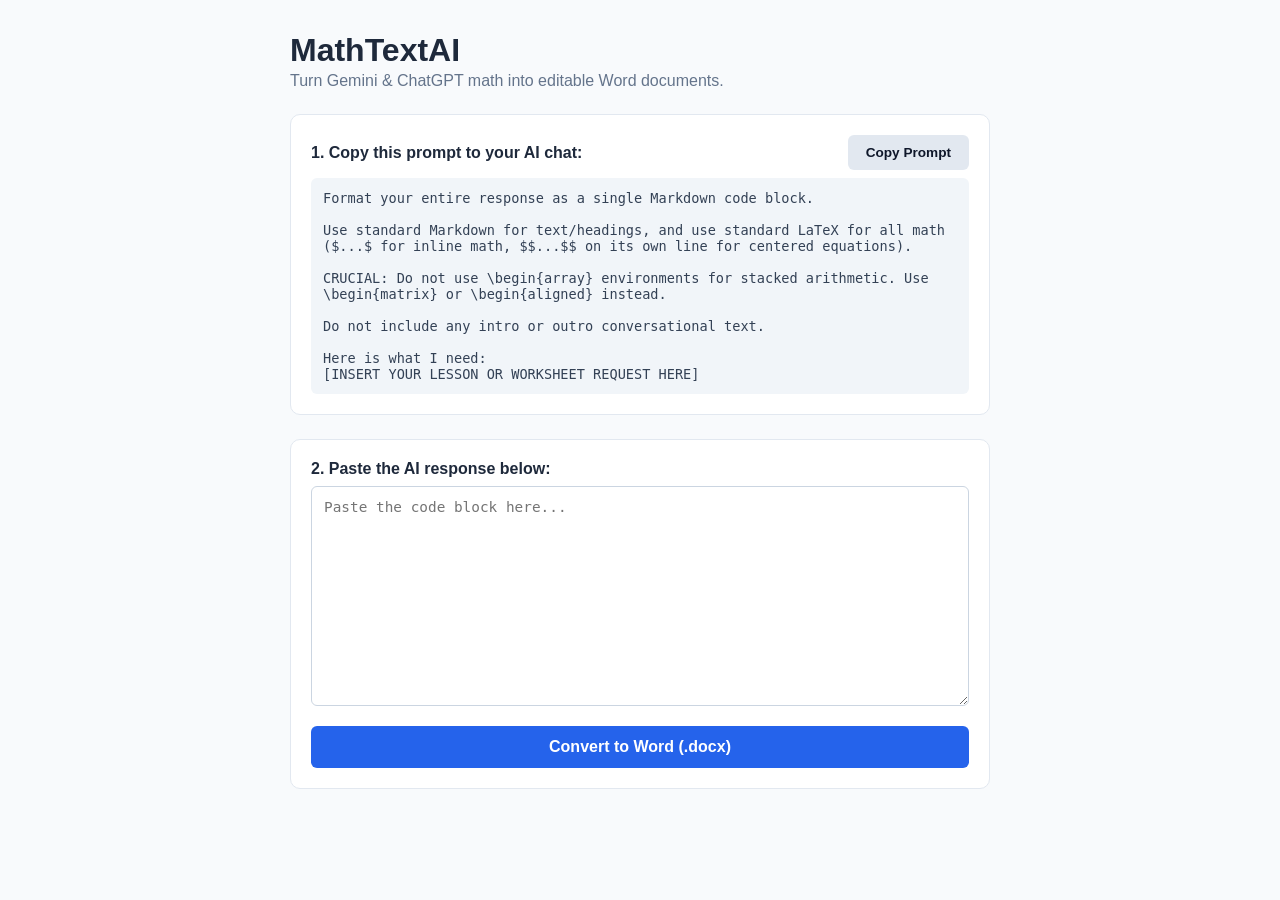
==== templates/index.html @ ef85c12d "Update title and styles in index.html" ====
<!DOCTYPE html>
<html lang="en">
<head>
    <meta charset="UTF-8">
    <meta name="viewport" content="width=device-width, initial-scale=1.0">
    <title>MathTextAI - Convert AI Math to Word</title>
    <style>
        body {
            font-family: -apple-system, BlinkMacSystemFont, "Segoe UI", Roboto, sans-serif;
            max-width: 700px;
            margin: 2rem auto;
            padding: 0 1rem;
            color: #1e293b;
            background: #f8fafc;
        }
        .box {
            background: white;
            border: 1px solid #e2e8f0;
            border-radius: 10px;
            padding: 1.25rem;
            margin-bottom: 1.5rem;
        }
        .header { display: flex; justify-content: space-between; align-items: center; margin-bottom: 0.5rem; }
        .prompt-text {
            background: #f1f5f9;
            padding: 0.75rem;
            border-radius: 6px;
            font-size: 0.85rem;
            color: #334155;
            white-space: pre-wrap;
            margin: 0;
        }
        textarea {
            width: 100%;
            height: 220px;
            padding: 0.75rem;
            font-size: 0.9rem;
            border: 1px solid #cbd5e1;
            border-radius: 6px;
            box-sizing: border-box;
            margin-bottom: 1rem;
        }
        button {
            border: none;
            padding: 10px 18px;
            border-radius: 6px;
            font-weight: 600;
            cursor: pointer;
        }
        .btn-copy { background: #e2e8f0; color: #0f172a; font-size: 0.85rem; }
        .btn-main { background: #2563eb; color: white; width: 100%; font-size: 1rem; padding: 12px; }
        .btn-main:hover { background: #1d4ed8; }
    </style>
</head>
<body>

    <h1 style="margin-bottom: 0.2rem;">MathTextAI</h1>
    <p style="color: #64748b; margin-top: 0; margin-bottom: 1.5rem;">Turn Gemini & ChatGPT math into editable Word documents.</p>

    <!-- STEP 1 -->
    <div class="box">
        <div class="header">
            <strong>1. Copy this prompt to your AI chat:</strong>
            <button class="btn-copy" onclick="copyPrompt()">Copy Prompt</button>
        </div>
        <pre class="prompt-text" id="prompt">Format your entire response as a single Markdown code block. 

Use standard Markdown for text/headings, and use standard LaTeX for all math ($...$ for inline math, $$...$$ on its own line for centered equations). 

CRUCIAL: Do not use \begin{array} environments for stacked arithmetic. Use \begin{matrix} or \begin{aligned} instead.

Do not include any intro or outro conversational text.

Here is what I need:
[INSERT YOUR LESSON OR WORKSHEET REQUEST HERE]</pre>
    </div>

    <!-- STEP 2 -->
    <div class="box">
        <strong style="display: block; margin-bottom: 0.5rem;">2. Paste the AI response below:</strong>
        <form action="/convert" method="POST">
            <textarea name="markdown_text" placeholder="Paste the code block here..."></textarea>
            <button type="submit" class="btn-main">Convert to Word (.docx)</button>
        </form>
    </div>

    <script>
        function copyPrompt() {
            navigator.clipboard.writeText(document.getElementById('prompt').innerText);
            const btn = document.querySelector('.btn-copy');
            btn.innerText = 'Copied!';
            setTimeout(() => btn.innerText = 'Copy Prompt', 2000);
        }
    </script>

</body>
</html>
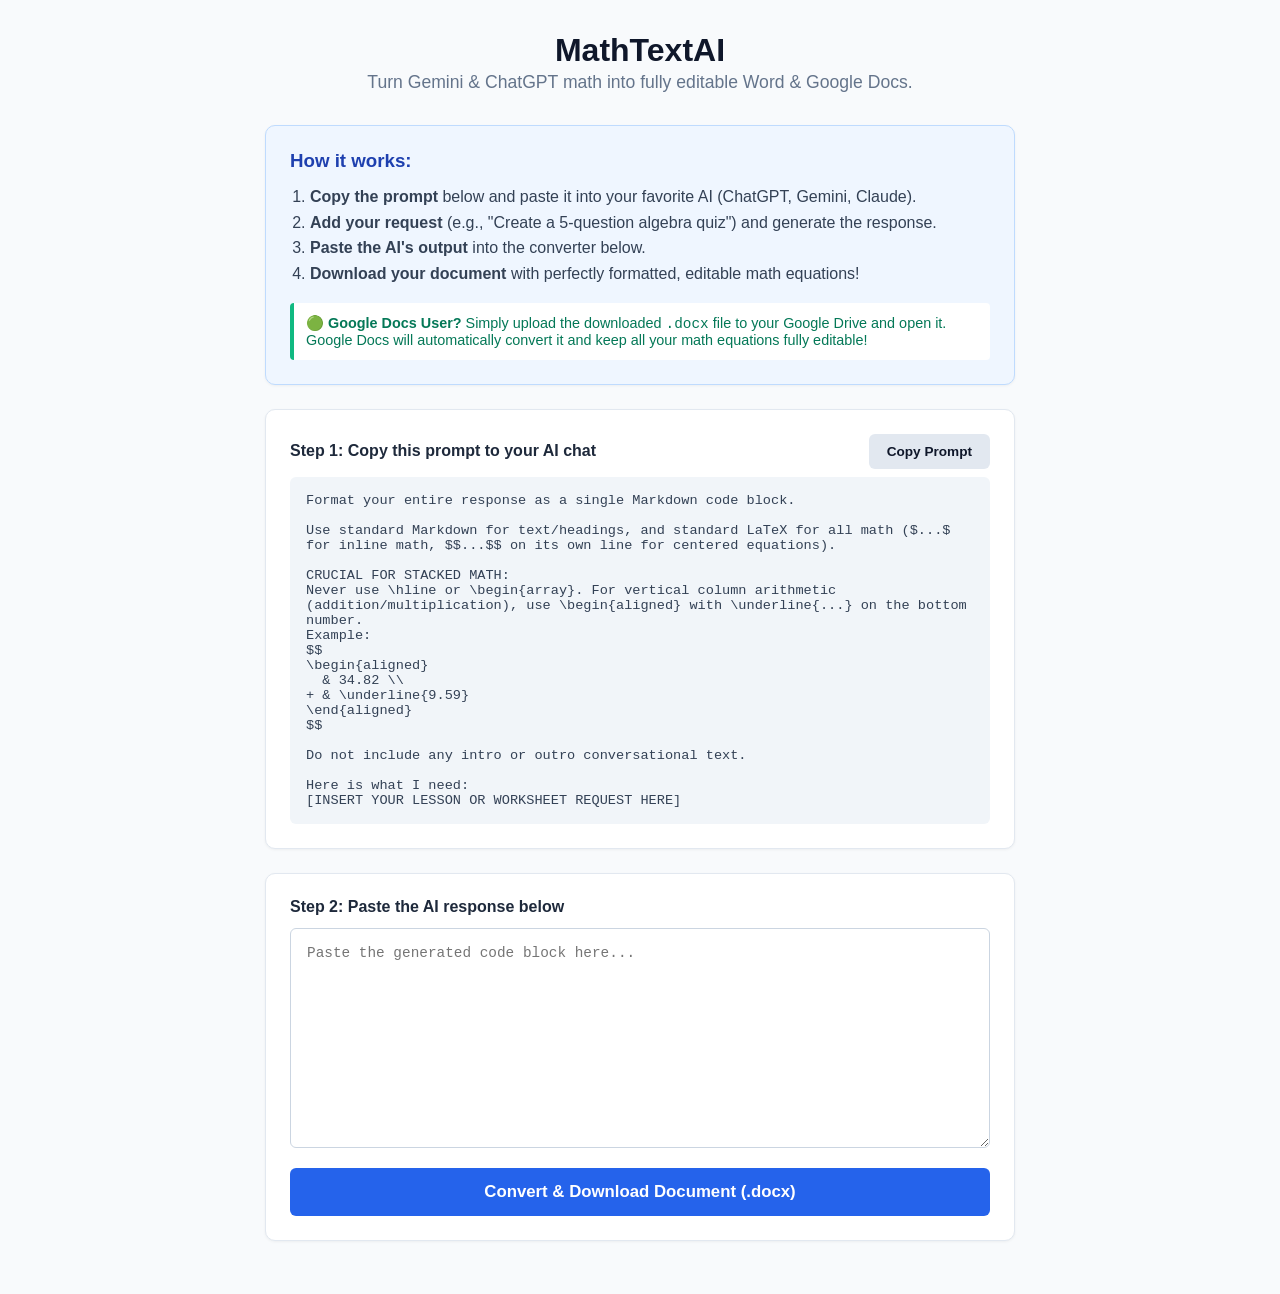
==== commit 2c2ddf8f: "Enhance index.html with styling and content updates Updated title and improved styling for better la" ====
--- a/templates/index.html
+++ b/templates/index.html
@@ -3,37 +3,62 @@
 <head>
     <meta charset="UTF-8">
     <meta name="viewport" content="width=device-width, initial-scale=1.0">
-    <title>MathTextAI - Convert AI Math to Word</title>
+    <title>MathTextAI - Convert AI Math to Word & Google Docs</title>
     <style>
         body {
             font-family: -apple-system, BlinkMacSystemFont, "Segoe UI", Roboto, sans-serif;
-            max-width: 700px;
+            max-width: 750px;
             margin: 2rem auto;
             padding: 0 1rem;
             color: #1e293b;
             background: #f8fafc;
         }
+        .header-section {
+            text-align: center;
+            margin-bottom: 2rem;
+        }
+        h1 { margin-bottom: 0.2rem; color: #0f172a; }
+        .subtitle { color: #64748b; margin-top: 0; font-size: 1.1rem; }
+        
         .box {
             background: white;
             border: 1px solid #e2e8f0;
             border-radius: 10px;
-            padding: 1.25rem;
+            padding: 1.5rem;
             margin-bottom: 1.5rem;
+            box-shadow: 0 1px 3px rgba(0,0,0,0.05);
         }
-        .header { display: flex; justify-content: space-between; align-items: center; margin-bottom: 0.5rem; }
+        
+        /* Instructions Styling */
+        .instructions-box { background: #eff6ff; border-color: #bfdbfe; }
+        .instructions-box h3 { margin-top: 0; color: #1e40af; margin-bottom: 0.75rem; }
+        .instructions-list { margin: 0; padding-left: 1.25rem; color: #334155; line-height: 1.6; }
+        .gdocs-callout {
+            margin-top: 1rem;
+            padding: 0.75rem;
+            background: #ffffff;
+            border-left: 4px solid #10b981;
+            border-radius: 4px;
+            font-size: 0.9rem;
+            color: #047857;
+        }
+
+        .step-header { display: flex; justify-content: space-between; align-items: center; margin-bottom: 0.5rem; }
         .prompt-text {
             background: #f1f5f9;
-            padding: 0.75rem;
+            padding: 1rem;
             border-radius: 6px;
             font-size: 0.85rem;
             color: #334155;
             white-space: pre-wrap;
             margin: 0;
+            font-family: ui-monospace, SFMono-Regular, monospace;
         }
         textarea {
             width: 100%;
             height: 220px;
-            padding: 0.75rem;
+            padding: 1rem;
+            font-family: ui-monospace, SFMono-Regular, monospace;
             font-size: 0.9rem;
             border: 1px solid #cbd5e1;
             border-radius: 6px;
@@ -46,28 +71,54 @@
             border-radius: 6px;
             font-weight: 600;
             cursor: pointer;
+            transition: all 0.2s;
         }
         .btn-copy { background: #e2e8f0; color: #0f172a; font-size: 0.85rem; }
-        .btn-main { background: #2563eb; color: white; width: 100%; font-size: 1rem; padding: 12px; }
+        .btn-copy:hover { background: #cbd5e1; }
+        .btn-main { background: #2563eb; color: white; width: 100%; font-size: 1.05rem; padding: 14px; }
         .btn-main:hover { background: #1d4ed8; }
     </style>
 </head>
 <body>
 
-    <h1 style="margin-bottom: 0.2rem;">MathTextAI</h1>
-    <p style="color: #64748b; margin-top: 0; margin-bottom: 1.5rem;">Turn Gemini & ChatGPT math into editable Word documents.</p>
+    <div class="header-section">
+        <h1>MathTextAI</h1>
+        <p class="subtitle">Turn Gemini & ChatGPT math into fully editable Word & Google Docs.</p>
+    </div>
+
+    <!-- INSTRUCTIONS -->
+    <div class="box instructions-box">
+        <h3>How it works:</h3>
+        <ol class="instructions-list">
+            <li><strong>Copy the prompt</strong> below and paste it into your favorite AI (ChatGPT, Gemini, Claude).</li>
+            <li><strong>Add your request</strong> (e.g., "Create a 5-question algebra quiz") and generate the response.</li>
+            <li><strong>Paste the AI's output</strong> into the converter below.</li>
+            <li><strong>Download your document</strong> with perfectly formatted, editable math equations!</li>
+        </ol>
+        <div class="gdocs-callout">
+            <strong>🟢 Google Docs User?</strong> Simply upload the downloaded <code>.docx</code> file to your Google Drive and open it. Google Docs will automatically convert it and keep all your math equations fully editable!
+        </div>
+    </div>
 
     <!-- STEP 1 -->
     <div class="box">
-        <div class="header">
-            <strong>1. Copy this prompt to your AI chat:</strong>
+        <div class="step-header">
+            <strong>Step 1: Copy this prompt to your AI chat</strong>
             <button class="btn-copy" onclick="copyPrompt()">Copy Prompt</button>
         </div>
         <pre class="prompt-text" id="prompt">Format your entire response as a single Markdown code block. 
 
-Use standard Markdown for text/headings, and use standard LaTeX for all math ($...$ for inline math, $$...$$ on its own line for centered equations). 
+Use standard Markdown for text/headings, and standard LaTeX for all math ($...$ for inline math, $$...$$ on its own line for centered equations). 
 
-CRUCIAL: Do not use \begin{array} environments for stacked arithmetic. Use \begin{matrix} or \begin{aligned} instead.
+CRUCIAL FOR STACKED MATH:
+Never use \hline or \begin{array}. For vertical column arithmetic (addition/multiplication), use \begin{aligned} with \underline{...} on the bottom number. 
+Example:
+$$
+\begin{aligned}
+  & 34.82 \\
++ & \underline{9.59}
+\end{aligned}
+$$
 
 Do not include any intro or outro conversational text.
 
@@ -77,10 +128,10 @@
 
     <!-- STEP 2 -->
     <div class="box">
-        <strong style="display: block; margin-bottom: 0.5rem;">2. Paste the AI response below:</strong>
+        <strong style="display: block; margin-bottom: 0.75rem;">Step 2: Paste the AI response below</strong>
         <form action="/convert" method="POST">
-            <textarea name="markdown_text" placeholder="Paste the code block here..."></textarea>
-            <button type="submit" class="btn-main">Convert to Word (.docx)</button>
+            <textarea name="markdown_text" placeholder="Paste the generated code block here..."></textarea>
+            <button type="submit" class="btn-main">Convert & Download Document (.docx)</button>
         </form>
     </div>
 
@@ -89,7 +140,13 @@
             navigator.clipboard.writeText(document.getElementById('prompt').innerText);
             const btn = document.querySelector('.btn-copy');
             btn.innerText = 'Copied!';
-            setTimeout(() => btn.innerText = 'Copy Prompt', 2000);
+            btn.style.background = '#bbf7d0';
+            btn.style.color = '#166534';
+            setTimeout(() => {
+                btn.innerText = 'Copy Prompt';
+                btn.style.background = '#e2e8f0';
+                btn.style.color = '#0f172a';
+            }, 2000);
         }
     </script>
 
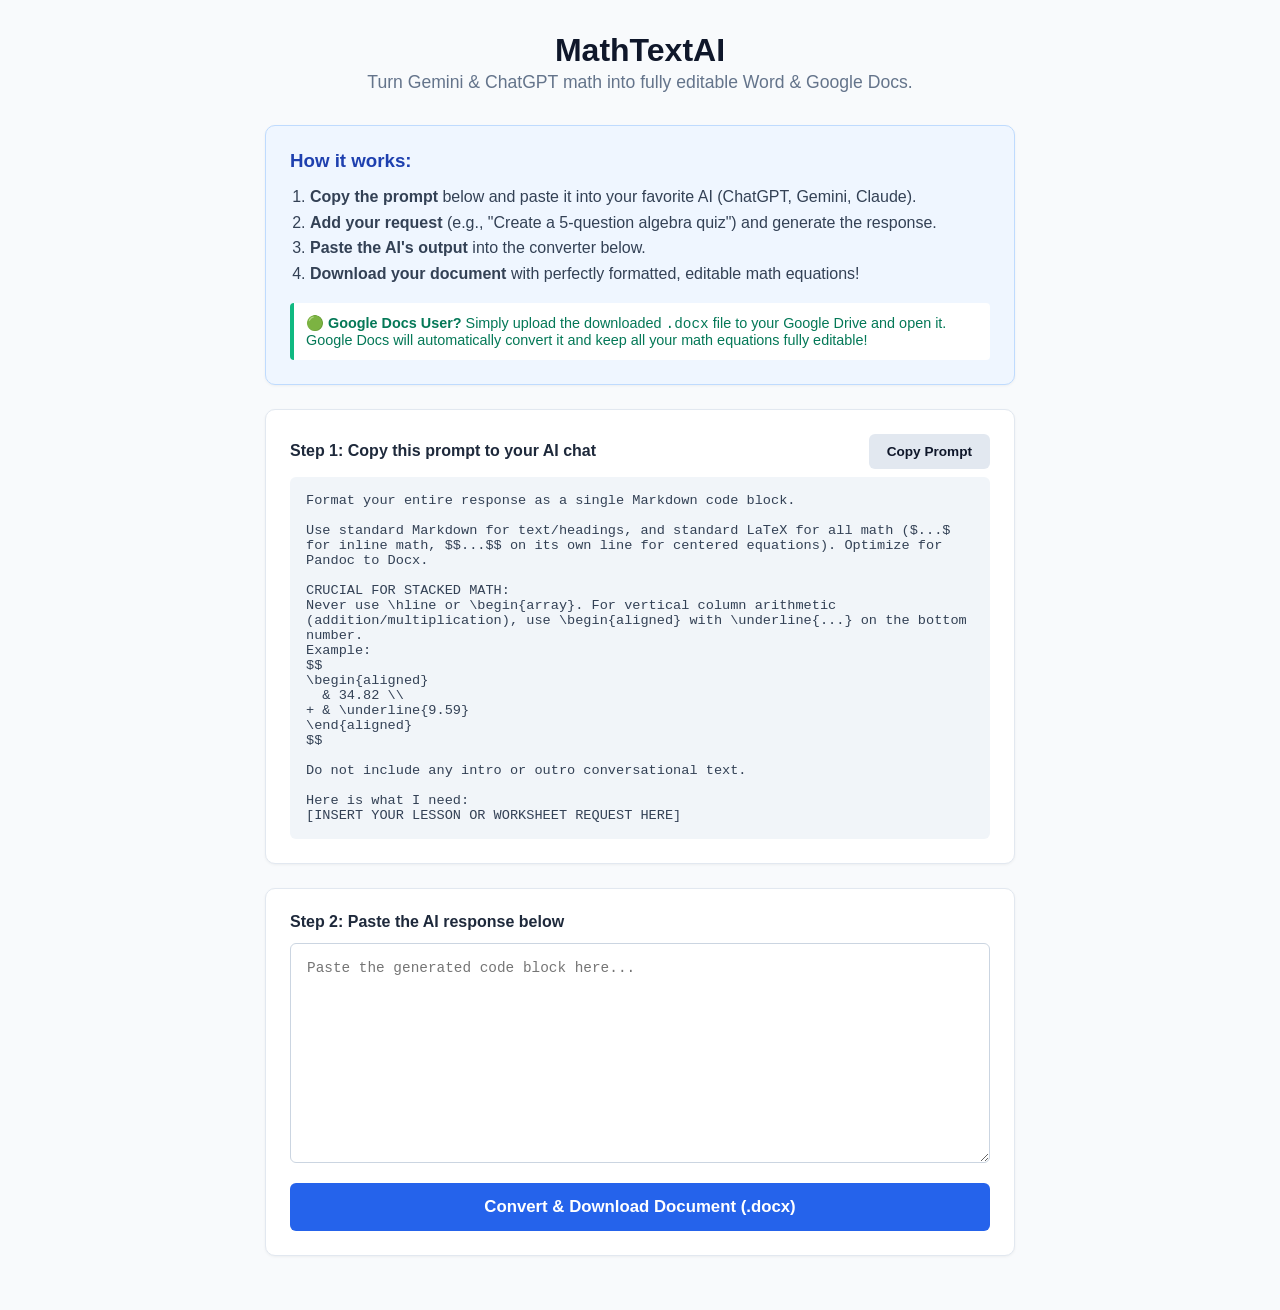
==== commit 8a0c22ac: "Optimize response formatting instructions Updated instructions for formatting responses to optimize " ====
--- a/templates/index.html
+++ b/templates/index.html
@@ -108,7 +108,7 @@
         </div>
         <pre class="prompt-text" id="prompt">Format your entire response as a single Markdown code block. 
 
-Use standard Markdown for text/headings, and standard LaTeX for all math ($...$ for inline math, $$...$$ on its own line for centered equations). 
+Use standard Markdown for text/headings, and standard LaTeX for all math ($...$ for inline math, $$...$$ on its own line for centered equations). Optimize for Pandoc to Docx. 
 
 CRUCIAL FOR STACKED MATH:
 Never use \hline or \begin{array}. For vertical column arithmetic (addition/multiplication), use \begin{aligned} with \underline{...} on the bottom number. 
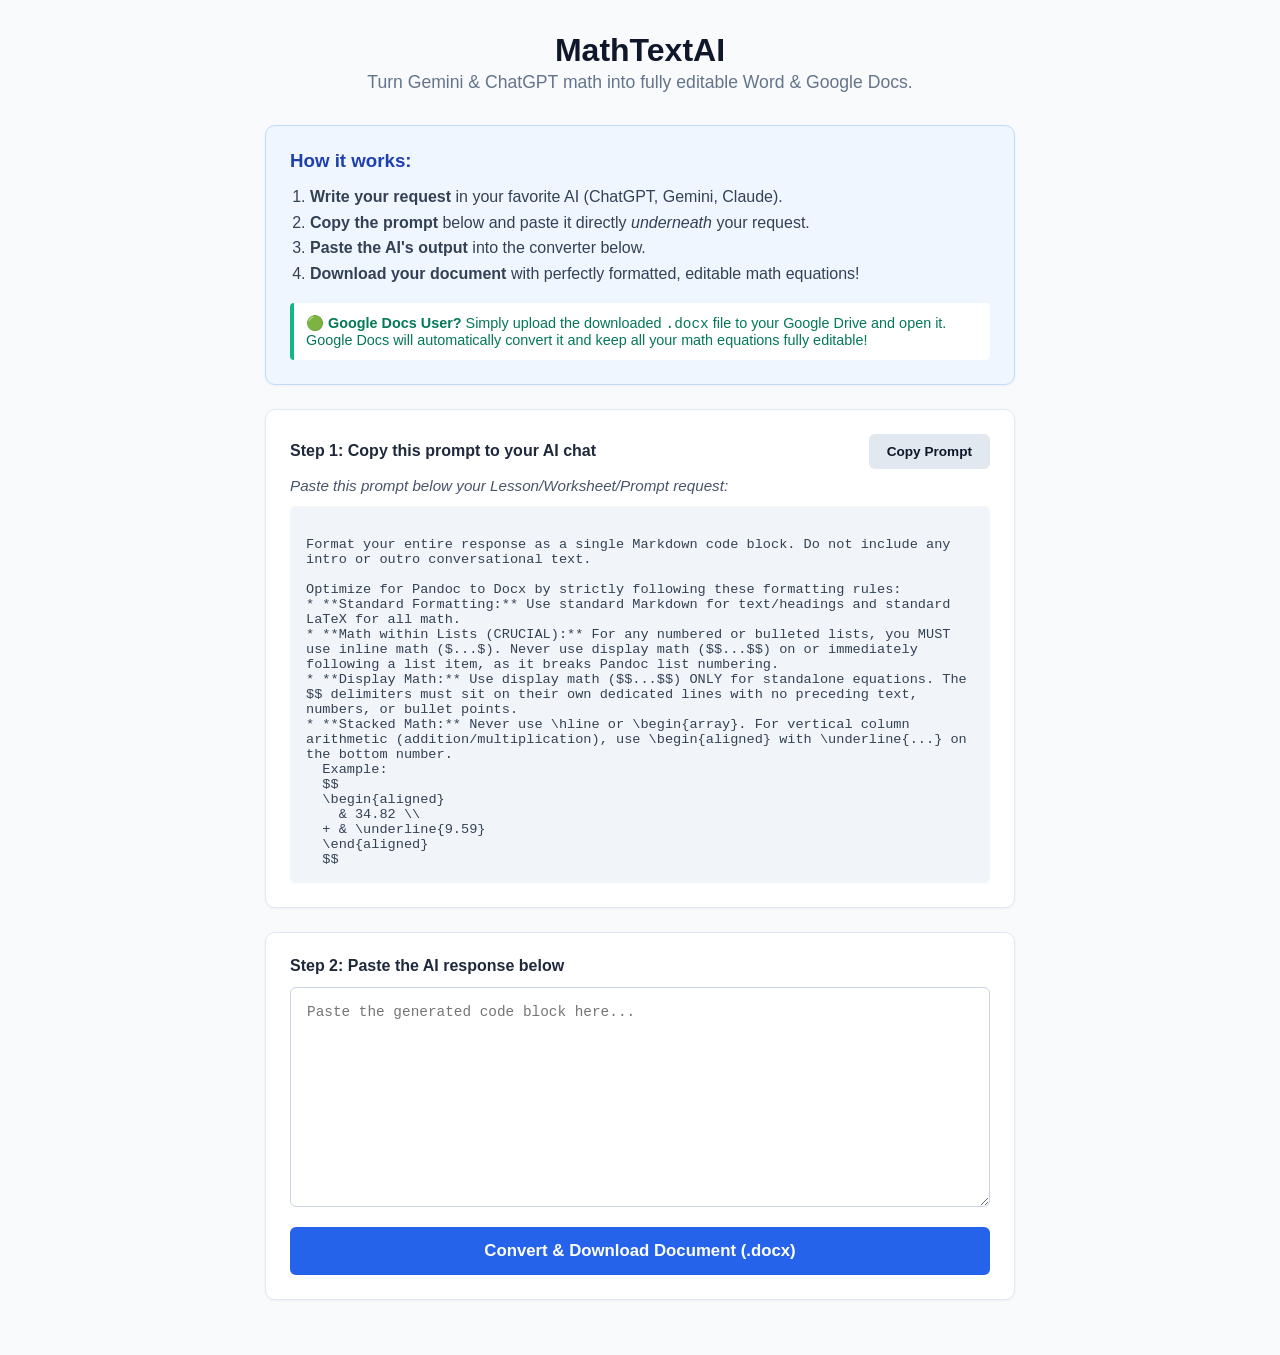
==== commit 22fb8788: "Revise AI prompt instructions and formatting guidelines Updated instructions for using AI prompts an" ====
--- a/templates/index.html
+++ b/templates/index.html
@@ -90,8 +90,8 @@
     <div class="box instructions-box">
         <h3>How it works:</h3>
         <ol class="instructions-list">
-            <li><strong>Copy the prompt</strong> below and paste it into your favorite AI (ChatGPT, Gemini, Claude).</li>
-            <li><strong>Add your request</strong> (e.g., "Create a 5-question algebra quiz") and generate the response.</li>
+            <li><strong>Write your request</strong> in your favorite AI (ChatGPT, Gemini, Claude).</li>
+            <li><strong>Copy the prompt</strong> below and paste it directly <em>underneath</em> your request.</li>
             <li><strong>Paste the AI's output</strong> into the converter below.</li>
             <li><strong>Download your document</strong> with perfectly formatted, editable math equations!</li>
         </ol>
@@ -106,24 +106,25 @@
             <strong>Step 1: Copy this prompt to your AI chat</strong>
             <button class="btn-copy" onclick="copyPrompt()">Copy Prompt</button>
         </div>
-        <pre class="prompt-text" id="prompt">Format your entire response as a single Markdown code block. 
+        <p style="font-size: 0.95rem; color: #475569; margin-top: 0; margin-bottom: 0.75rem;">
+            <em>Paste this prompt below your Lesson/Worksheet/Prompt request:</em>
+        </p>
+        <pre class="prompt-text" id="prompt">
 
-Use standard Markdown for text/headings, and standard LaTeX for all math ($...$ for inline math, $$...$$ on its own line for centered equations). Optimize for Pandoc to Docx. 
+Format your entire response as a single Markdown code block. Do not include any intro or outro conversational text. 
 
-CRUCIAL FOR STACKED MATH:
-Never use \hline or \begin{array}. For vertical column arithmetic (addition/multiplication), use \begin{aligned} with \underline{...} on the bottom number. 
-Example:
-$$
-\begin{aligned}
-  & 34.82 \\
-+ & \underline{9.59}
-\end{aligned}
-$$
-
-Do not include any intro or outro conversational text.
-
-Here is what I need:
-[INSERT YOUR LESSON OR WORKSHEET REQUEST HERE]</pre>
+Optimize for Pandoc to Docx by strictly following these formatting rules:
+* **Standard Formatting:** Use standard Markdown for text/headings and standard LaTeX for all math.
+* **Math within Lists (CRUCIAL):** For any numbered or bulleted lists, you MUST use inline math ($...$). Never use display math ($$...$$) on or immediately following a list item, as it breaks Pandoc list numbering. 
+* **Display Math:** Use display math ($$...$$) ONLY for standalone equations. The $$ delimiters must sit on their own dedicated lines with no preceding text, numbers, or bullet points.
+* **Stacked Math:** Never use \hline or \begin{array}. For vertical column arithmetic (addition/multiplication), use \begin{aligned} with \underline{...} on the bottom number. 
+  Example:
+  $$
+  \begin{aligned}
+    & 34.82 \\
+  + & \underline{9.59}
+  \end{aligned}
+  $$</pre>
     </div>
 
     <!-- STEP 2 -->
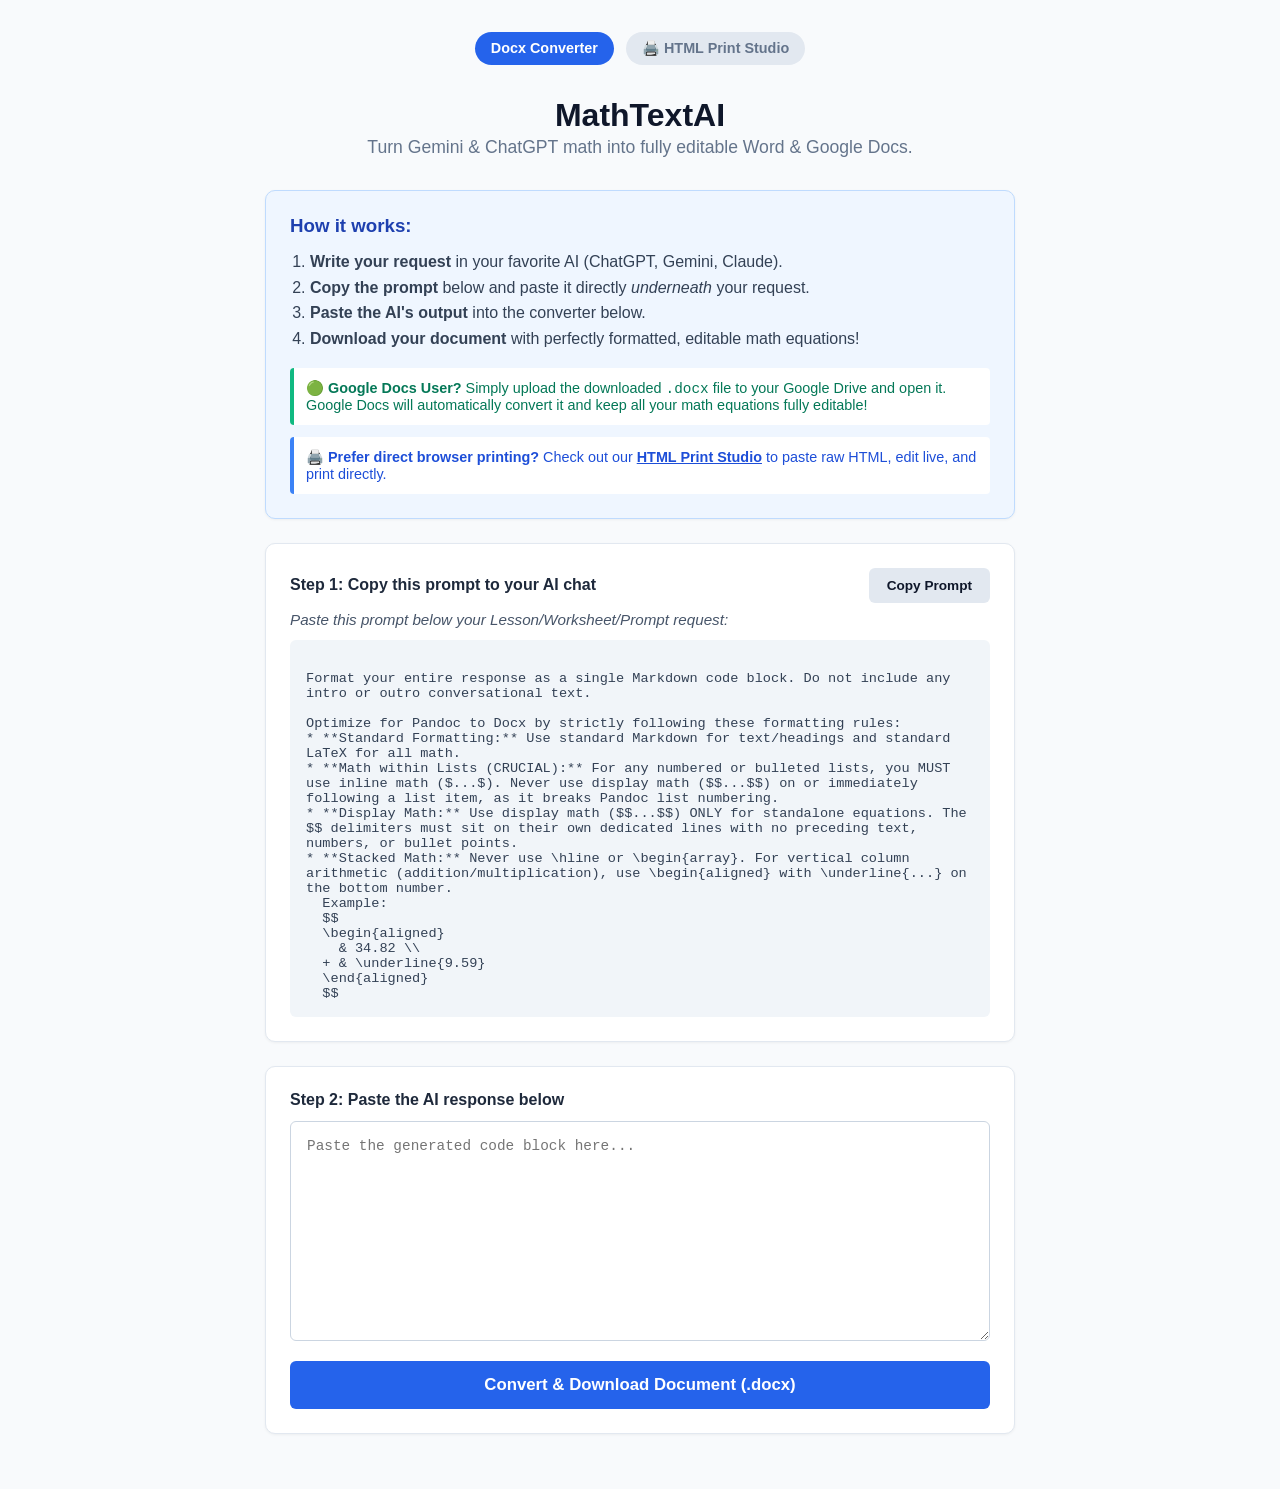
==== commit f6c884bd: "Add /print route to app.py and link to nav" ====
--- a/templates/index.html
+++ b/templates/index.html
@@ -13,6 +13,33 @@
             color: #1e293b;
             background: #f8fafc;
         }
+
+        /* Top Navigation Bar */
+        .nav-bar {
+            display: flex;
+            justify-content: center;
+            gap: 12px;
+            margin-bottom: 2rem;
+        }
+        .nav-link {
+            text-decoration: none;
+            padding: 8px 16px;
+            border-radius: 20px;
+            font-size: 0.9rem;
+            font-weight: 600;
+            color: #64748b;
+            background: #e2e8f0;
+            transition: all 0.2s;
+        }
+        .nav-link:hover {
+            background: #cbd5e1;
+            color: #0f172a;
+        }
+        .nav-link.active {
+            background: #2563eb;
+            color: #ffffff;
+        }
+
         .header-section {
             text-align: center;
             margin-bottom: 2rem;
@@ -42,6 +69,20 @@
             font-size: 0.9rem;
             color: #047857;
         }
+        .print-callout {
+            margin-top: 0.75rem;
+            padding: 0.75rem;
+            background: #ffffff;
+            border-left: 4px solid #3b82f6;
+            border-radius: 4px;
+            font-size: 0.9rem;
+            color: #1d4ed8;
+        }
+        .print-callout a {
+            color: #1d4ed8;
+            font-weight: 600;
+            text-decoration: underline;
+        }
 
         .step-header { display: flex; justify-content: space-between; align-items: center; margin-bottom: 0.5rem; }
         .prompt-text {
@@ -80,6 +121,12 @@
     </style>
 </head>
 <body>
+
+    <!-- TOP NAVIGATION -->
+    <div class="nav-bar">
+        <a href="/" class="nav-link active">Docx Converter</a>
+        <a href="/print" class="nav-link">🖨️ HTML Print Studio</a>
+    </div>
 
     <div class="header-section">
         <h1>MathTextAI</h1>
@@ -98,6 +145,9 @@
         <div class="gdocs-callout">
             <strong>🟢 Google Docs User?</strong> Simply upload the downloaded <code>.docx</code> file to your Google Drive and open it. Google Docs will automatically convert it and keep all your math equations fully editable!
         </div>
+        <div class="print-callout">
+            <strong>🖨️️ Prefer direct browser printing?</strong> Check out our <a href="/print">HTML Print Studio</a> to paste raw HTML, edit live, and print directly.
+        </div>
     </div>
 
     <!-- STEP 1 -->
@@ -152,4 +202,4 @@
     </script>
 
 </body>
-</html>
+</html>
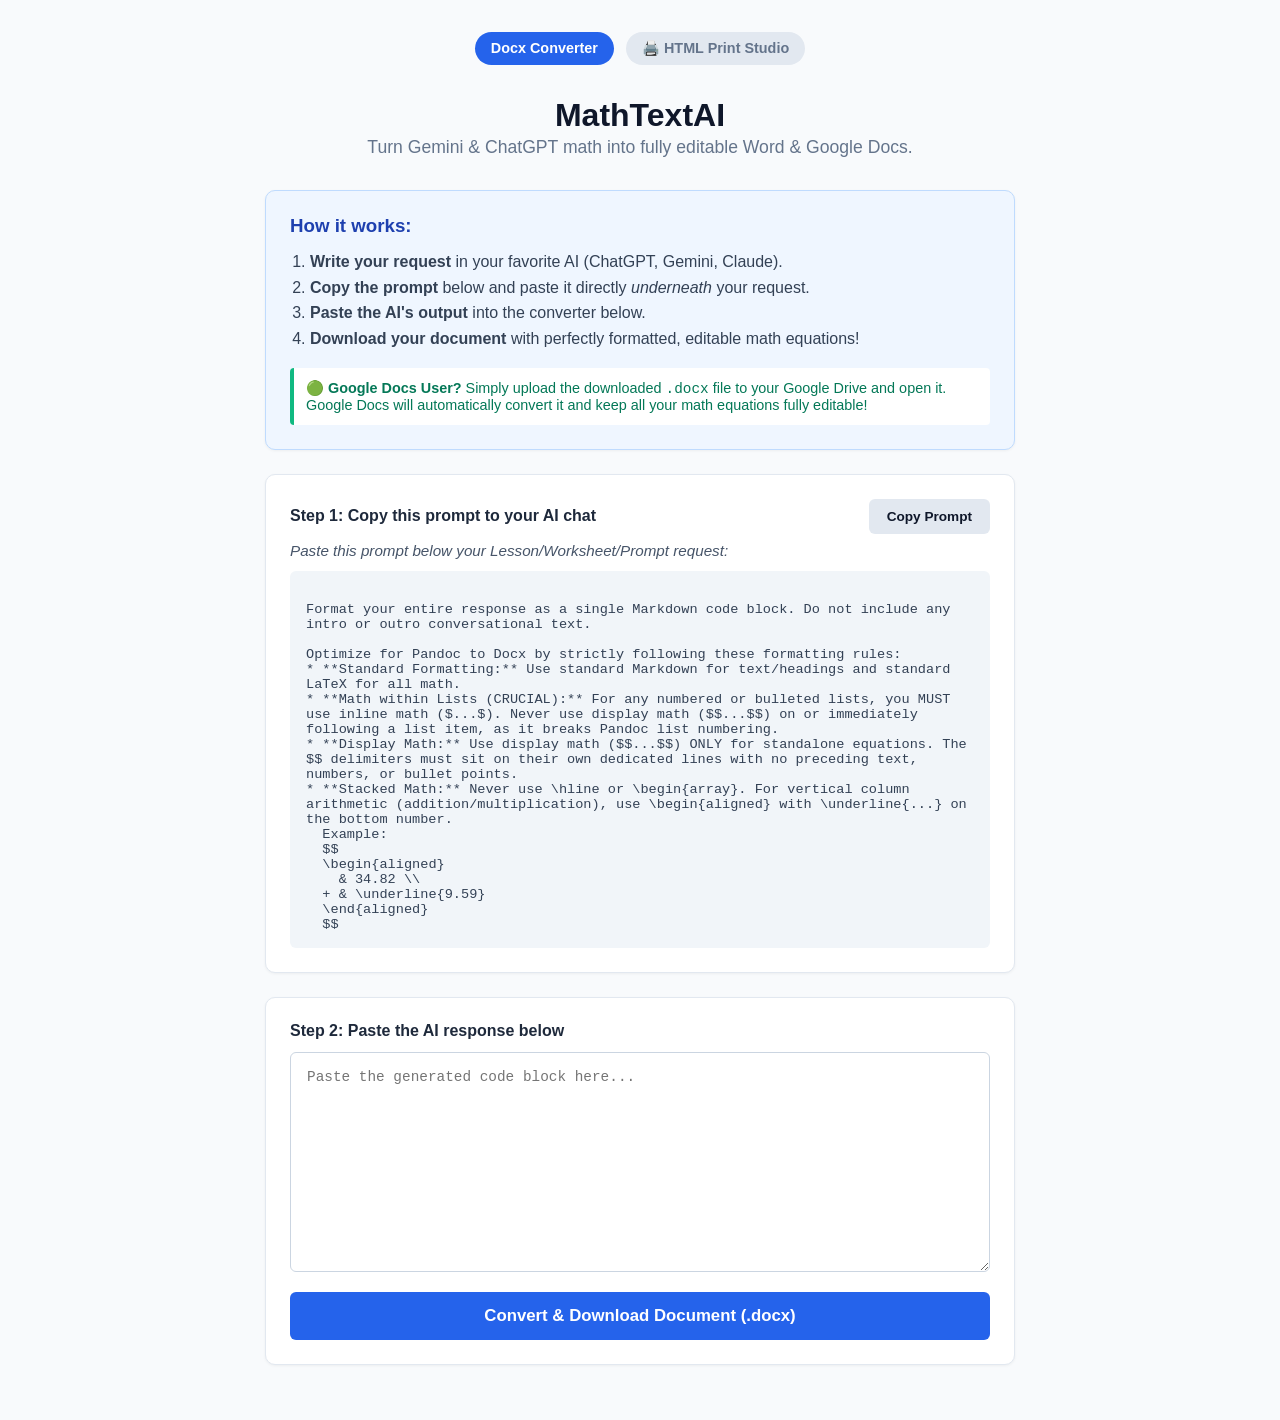
==== commit f46e8740: "Fix file I/O bugs, clear bug, and index layout" ====
--- a/templates/index.html
+++ b/templates/index.html
@@ -69,20 +69,6 @@
             font-size: 0.9rem;
             color: #047857;
         }
-        .print-callout {
-            margin-top: 0.75rem;
-            padding: 0.75rem;
-            background: #ffffff;
-            border-left: 4px solid #3b82f6;
-            border-radius: 4px;
-            font-size: 0.9rem;
-            color: #1d4ed8;
-        }
-        .print-callout a {
-            color: #1d4ed8;
-            font-weight: 600;
-            text-decoration: underline;
-        }
 
         .step-header { display: flex; justify-content: space-between; align-items: center; margin-bottom: 0.5rem; }
         .prompt-text {
@@ -145,9 +131,6 @@
         <div class="gdocs-callout">
             <strong>🟢 Google Docs User?</strong> Simply upload the downloaded <code>.docx</code> file to your Google Drive and open it. Google Docs will automatically convert it and keep all your math equations fully editable!
         </div>
-        <div class="print-callout">
-            <strong>🖨️️ Prefer direct browser printing?</strong> Check out our <a href="/print">HTML Print Studio</a> to paste raw HTML, edit live, and print directly.
-        </div>
     </div>
 
     <!-- STEP 1 -->
@@ -202,4 +185,4 @@
     </script>
 
 </body>
-</html>+</html>
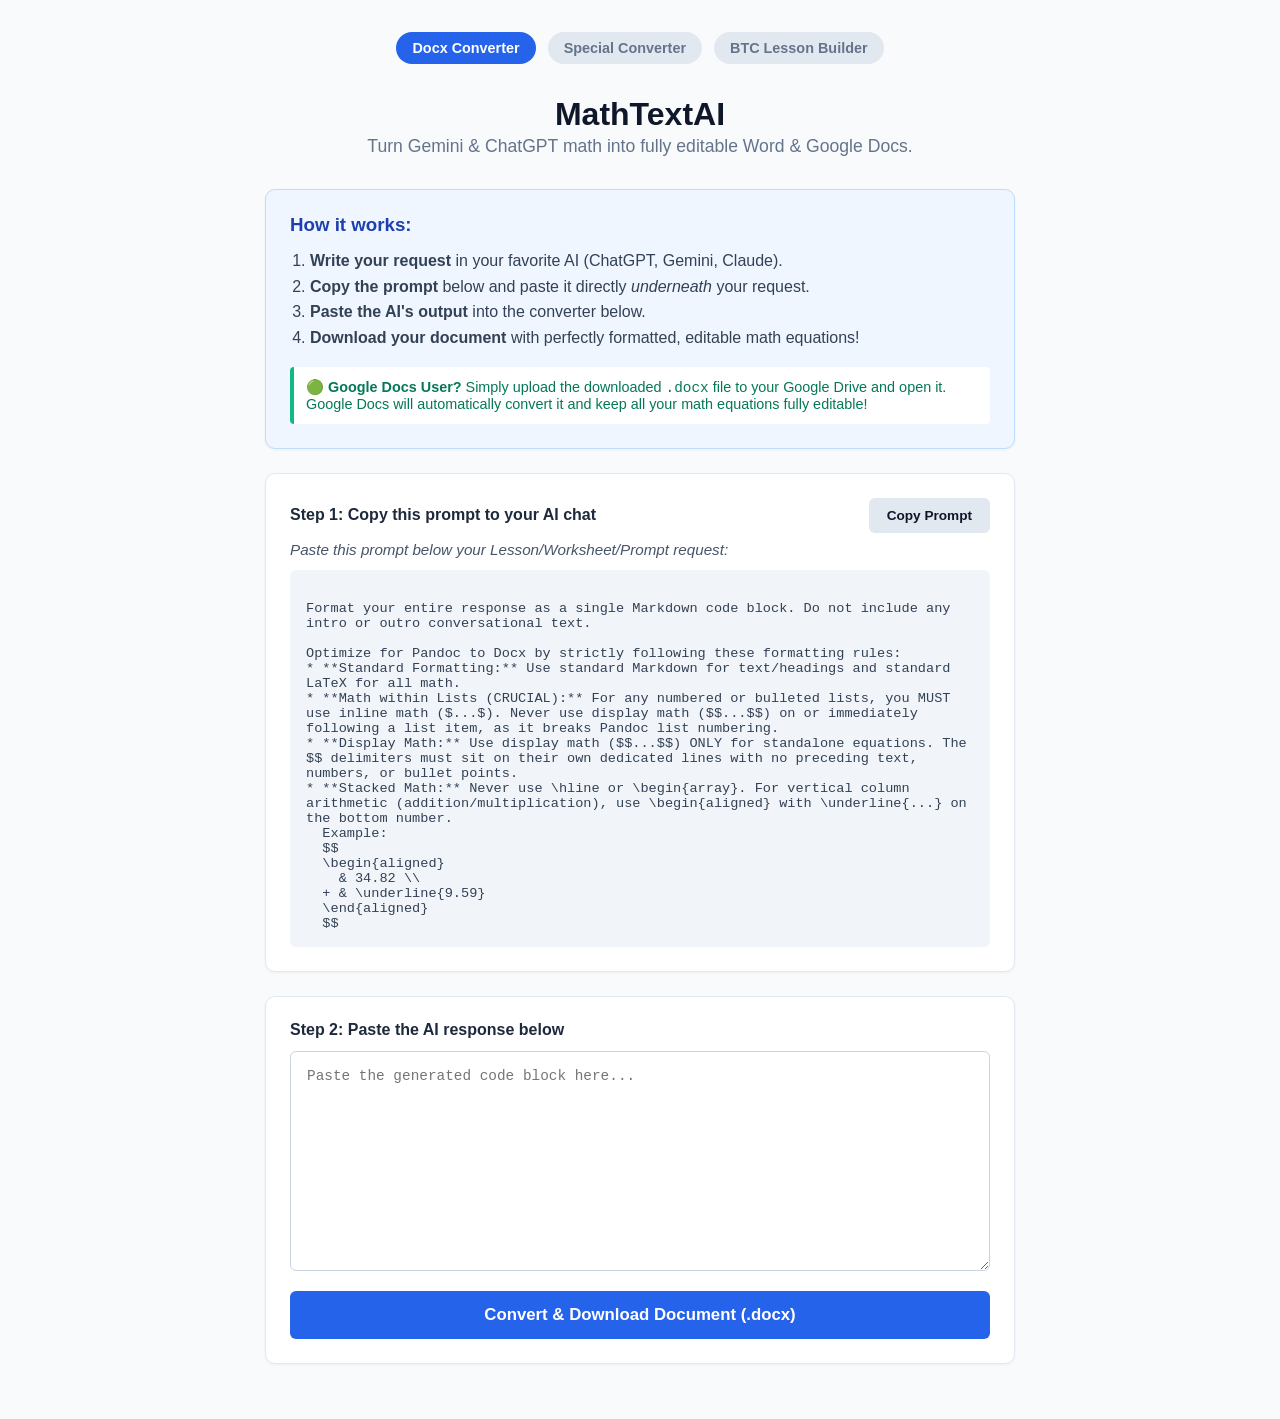
==== commit 94d4640c: "Restore custom_template.docx for special converter, isolate btc_template.docx, and remove html print" ====
--- a/templates/index.html
+++ b/templates/index.html
@@ -111,7 +111,8 @@
     <!-- TOP NAVIGATION -->
     <div class="nav-bar">
         <a href="/" class="nav-link active">Docx Converter</a>
-        <a href="/print" class="nav-link">🖨️ HTML Print Studio</a>
+        <a href="/special" class="nav-link">Special Converter</a>
+        <a href="/btc" class="nav-link">BTC Lesson Builder</a>
     </div>
 
     <div class="header-section">
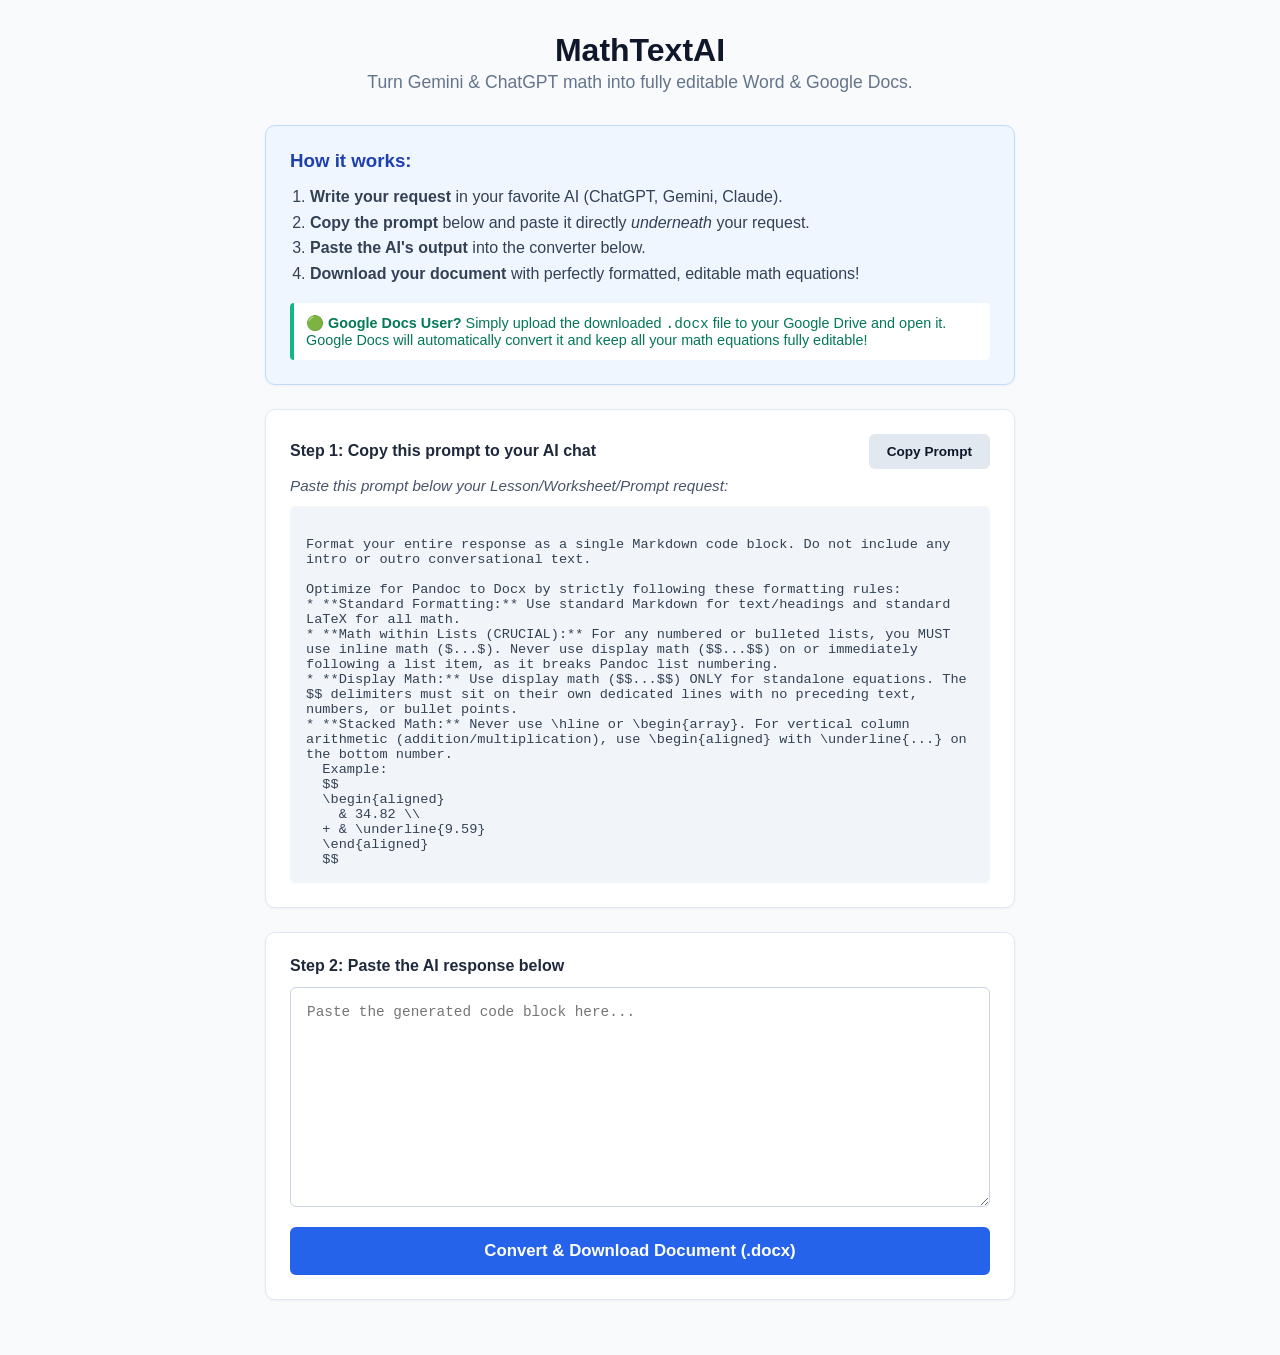
==== commit e1a0002e: "Hide subsite links from public home page" ====
--- a/templates/index.html
+++ b/templates/index.html
@@ -108,12 +108,7 @@
 </head>
 <body>
 
-    <!-- TOP NAVIGATION -->
-    <div class="nav-bar">
-        <a href="/" class="nav-link active">Docx Converter</a>
-        <a href="/special" class="nav-link">Special Converter</a>
-        <a href="/btc" class="nav-link">BTC Lesson Builder</a>
-    </div>
+
 
     <div class="header-section">
         <h1>MathTextAI</h1>
